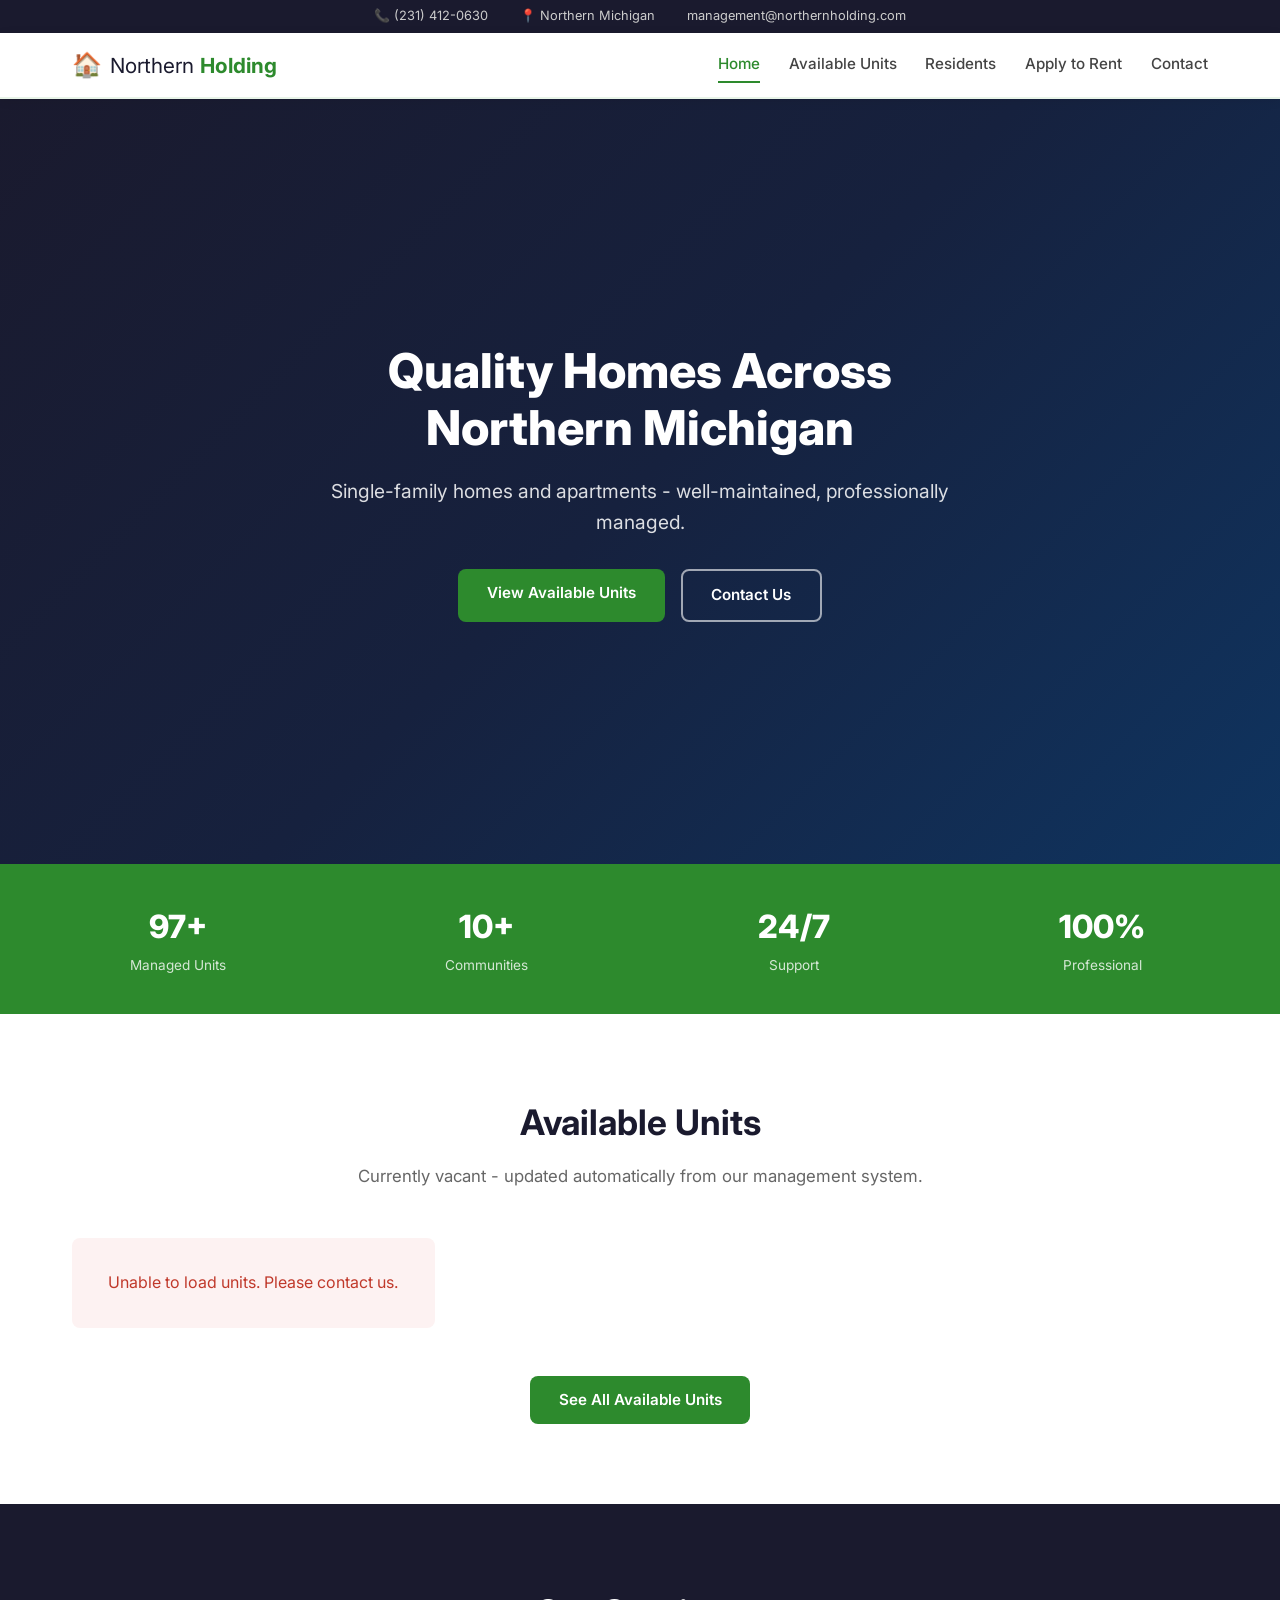
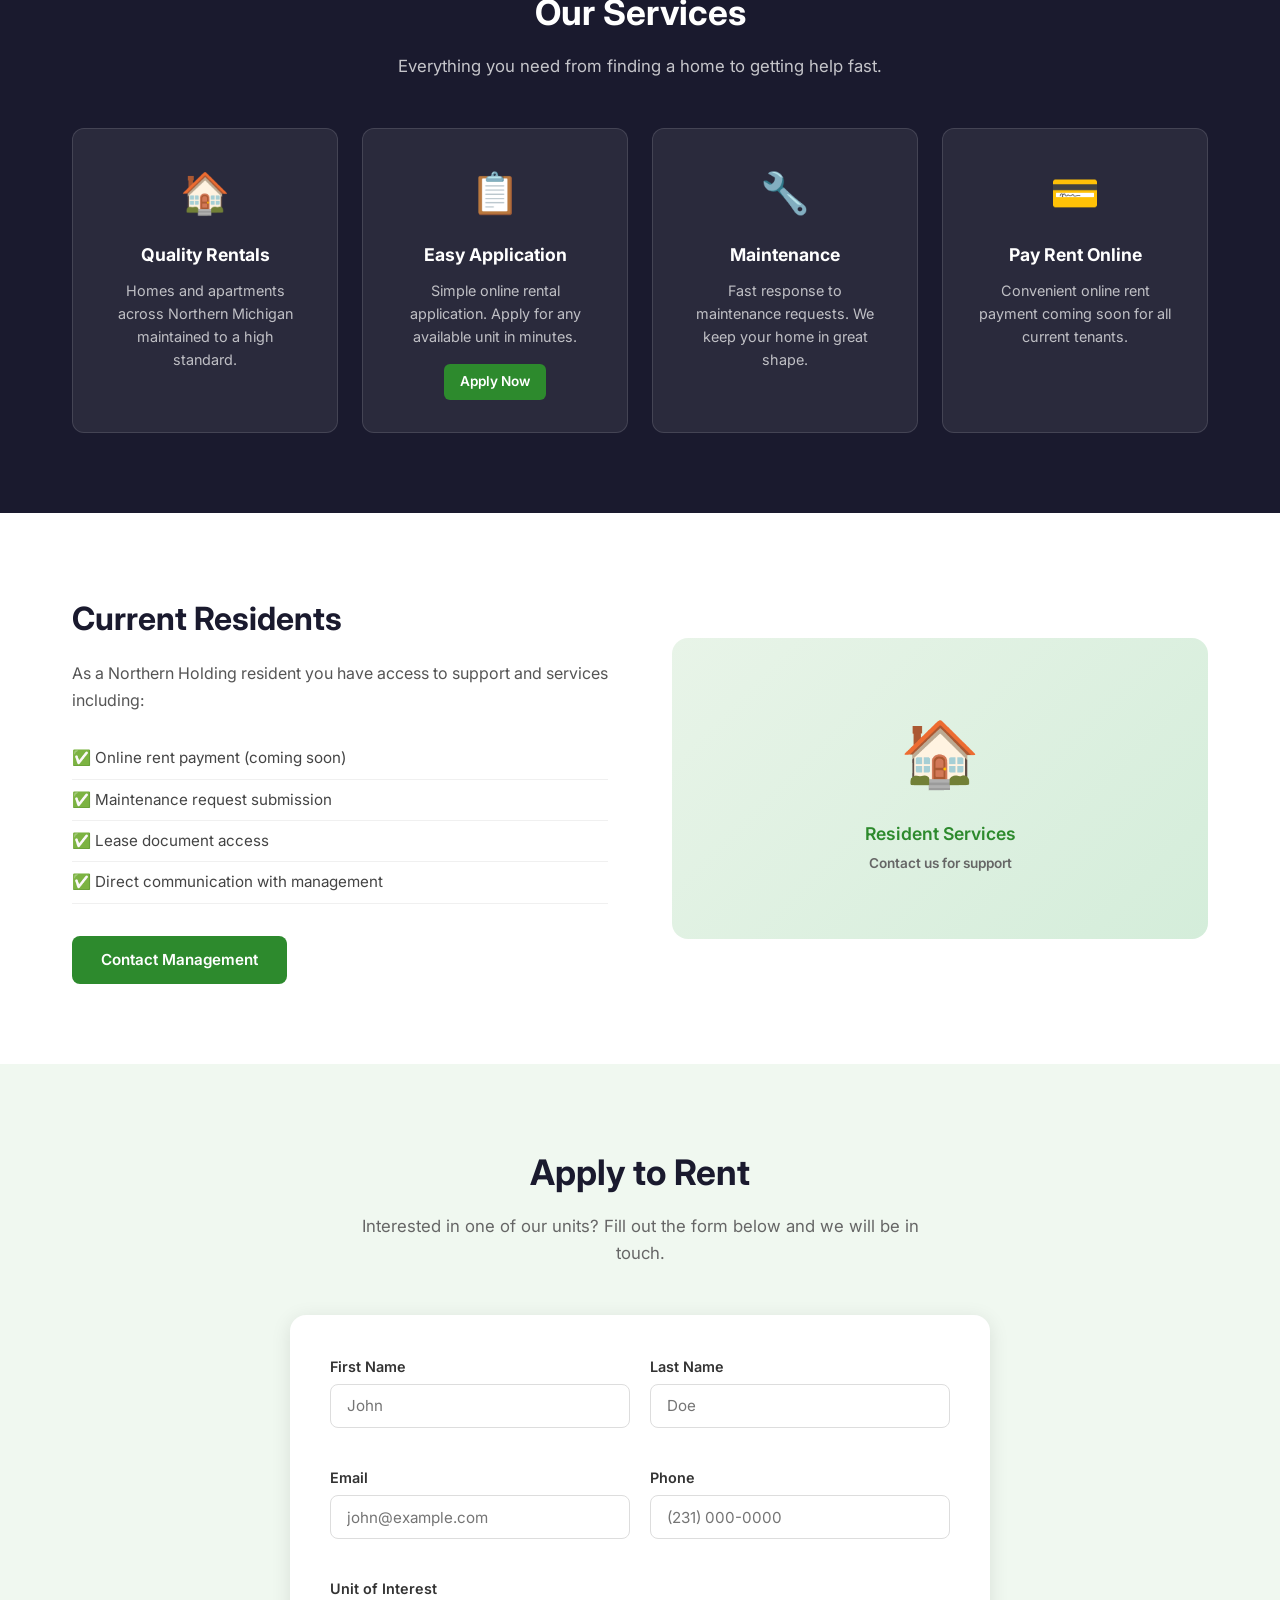
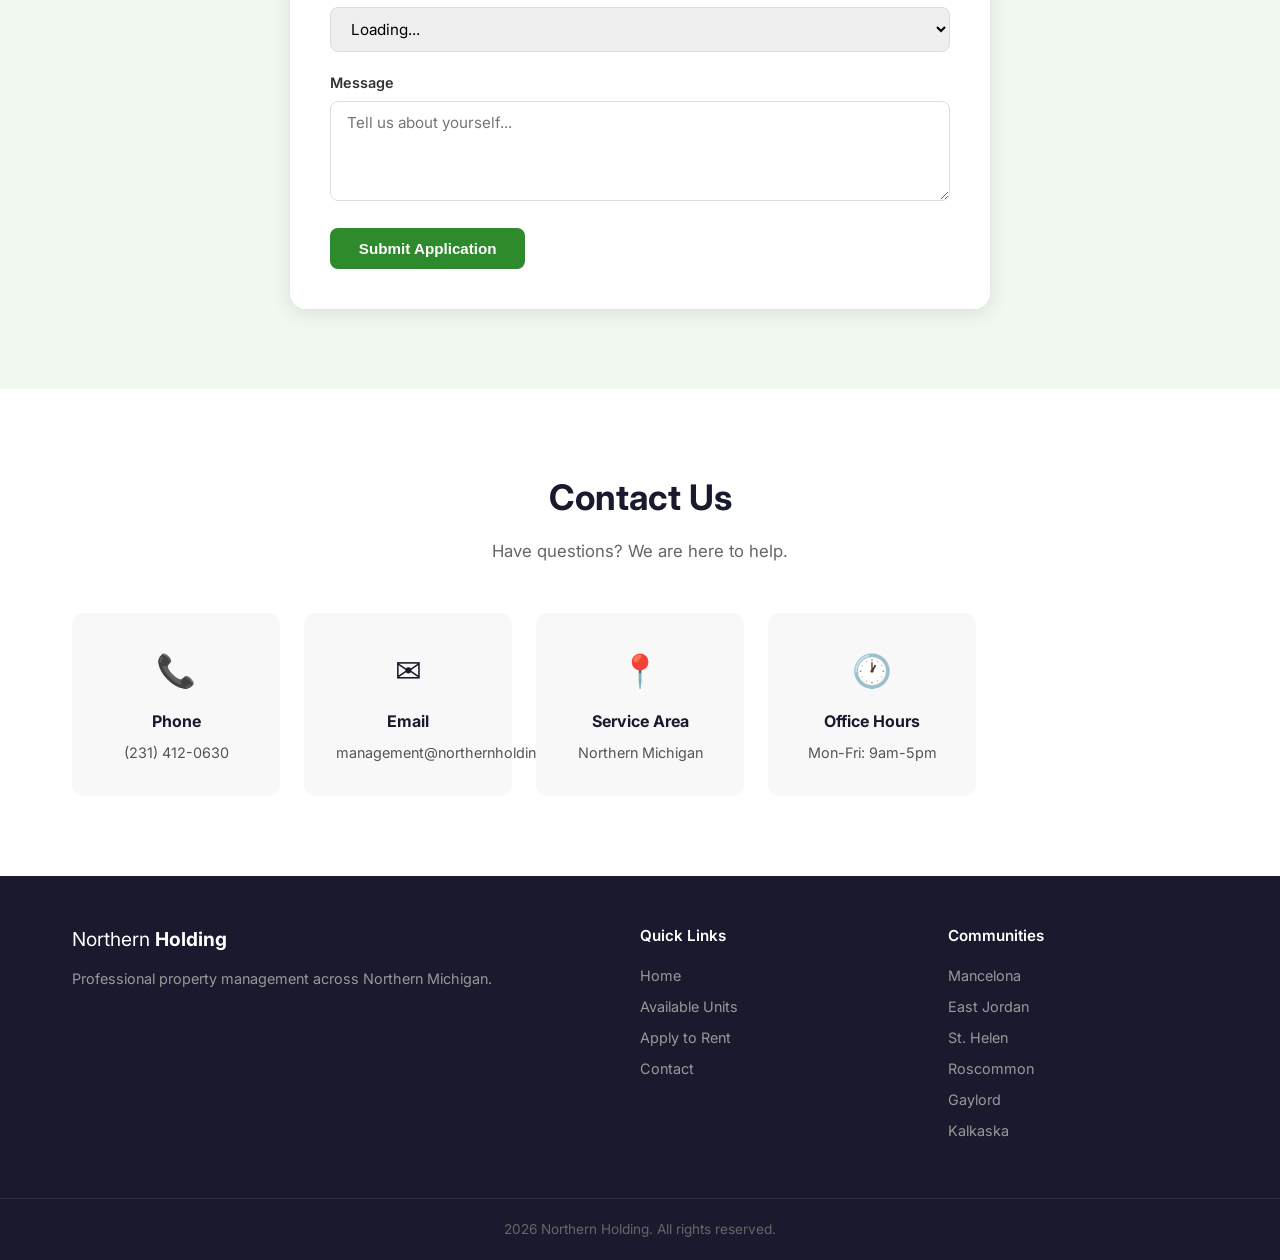
==== index.html @ 0406c203 "Create index.html" ====
<!DOCTYPE html>
<html lang="en">
<head>
<meta charset="UTF-8"/>
<meta name="viewport" content="width=device-width,initial-scale=1.0"/>
<title>Northern Holding - Property Management</title>
<link rel="stylesheet" href="style.css"/>
<link href="https://fonts.googleapis.com/css2?family=Inter:wght@300;400;500;600;700;800&display=swap" rel="stylesheet"/>
</head>
<body>
<div class="topbar">
<span>&#128222; (231) 412-0630</span>
<span>&#128205; Northern Michigan</span>
<span>management@northernholding.com</span>
</div>
<header class="navbar">
<div class="navbar-inner">
<a href="index.html" class="logo"><span class="logo-icon">&#127968;</span><span class="logo-text">Northern <strong>Holding</strong></span></a>
<nav class="nav-links">
<a href="index.html" class="active">Home</a>
<a href="available.html">Available Units</a>
<a href="#residents">Residents</a>
<a href="#apply">Apply to Rent</a>
<a href="#contact">Contact</a>
</nav>
<button class="mobile-menu-btn" onclick="document.getElementById('mn').classList.toggle('open')">&#9776;</button>
</div>
<nav class="mobile-nav" id="mn">
<a href="index.html">Home</a>
<a href="available.html">Available Units</a>
<a href="#apply">Apply to Rent</a>
<a href="#contact">Contact</a>
</nav>
</header>
<section class="hero">
<div class="hero-overlay"></div>
<div class="hero-content">
<h1>Quality Homes Across Northern Michigan</h1>
<p>Single-family homes and apartments - well-maintained, professionally managed.</p>
<div class="hero-buttons">
<a href="available.html" class="btn btn-primary">View Available Units</a>
<a href="#contact" class="btn btn-outline">Contact Us</a>
</div>
</div>
</section>
<section class="stats-bar">
<div class="stat"><span class="stat-num">97+</span><span class="stat-label">Managed Units</span></div>
<div class="stat"><span class="stat-num">10+</span><span class="stat-label">Communities</span></div>
<div class="stat"><span class="stat-num">24/7</span><span class="stat-label">Support</span></div>
<div class="stat"><span class="stat-num">100%</span><span class="stat-label">Professional</span></div>
</section>
<section class="section" id="available-preview">
<div class="container">
<div class="section-header"><h2>Available Units</h2><p>Currently vacant - updated automatically from our management system.</p></div>
<div id="preview-units" class="units-grid"><div class="loading"><div class="spinner"></div><p>Loading...</p></div></div>
<div class="section-cta"><a href="available.html" class="btn btn-primary">See All Available Units</a></div>
</div>
</section>
<section class="section section-dark" id="services">
<div class="container">
<div class="section-header light"><h2>Our Services</h2><p>Everything you need from finding a home to getting help fast.</p></div>
<div class="services-grid">
<div class="service-card"><div class="service-icon">&#127968;</div><h3>Quality Rentals</h3><p>Homes and apartments across Northern Michigan maintained to a high standard.</p></div>
<div class="service-card"><div class="service-icon">&#128203;</div><h3>Easy Application</h3><p>Simple online rental application. Apply for any available unit in minutes.</p><a href="#apply" class="btn btn-sm">Apply Now</a></div>
<div class="service-card"><div class="service-icon">&#128295;</div><h3>Maintenance</h3><p>Fast response to maintenance requests. We keep your home in great shape.</p></div>
<div class="service-card"><div class="service-icon">&#128179;</div><h3>Pay Rent Online</h3><p>Convenient online rent payment coming soon for all current tenants.</p></div>
</div>
</div>
</section>
<section class="section" id="residents">
<div class="container two-col">
<div class="col-text">
<h2>Current Residents</h2>
<p>As a Northern Holding resident you have access to support and services including:</p>
<ul class="feature-list">
<li>&#9989; Online rent payment (coming soon)</li>
<li>&#9989; Maintenance request submission</li>
<li>&#9989; Lease document access</li>
<li>&#9989; Direct communication with management</li>
</ul>
<a href="#contact" class="btn btn-primary">Contact Management</a>
</div>
<div class="col-image">
<div class="image-placeholder"><span>&#127968;</span><p>Resident Services</p><p class="sub">Contact us for support</p></div>
</div>
</div>
</section>
<section class="section section-accent" id="apply">
<div class="container">
<div class="section-header"><h2>Apply to Rent</h2><p>Interested in one of our units? Fill out the form below and we will be in touch.</p></div>
<form class="apply-form" onsubmit="submitApp(event)">
<div class="form-row">
<div class="form-group"><label>First Name</label><input type="text" placeholder="John" required/></div>
<div class="form-group"><label>Last Name</label><input type="text" placeholder="Doe" required/></div>
</div>
<div class="form-row">
<div class="form-group"><label>Email</label><input type="email" placeholder="john@example.com" required/></div>
<div class="form-group"><label>Phone</label><input type="tel" placeholder="(231) 000-0000" required/></div>
</div>
<div class="form-group"><label>Unit of Interest</label><select id="unitSelect"><option value="">Loading...</option></select></div>
<div class="form-group"><label>Message</label><textarea placeholder="Tell us about yourself..." rows="4"></textarea></div>
<button type="submit" class="btn btn-primary">Submit Application</button>
</form>
<div id="apply-success" class="success-msg" style="display:none">&#9989; Thank you! We will be in touch within 1 business day.</div>
</div>
</section>
<section class="section" id="contact">
<div class="container">
<div class="section-header"><h2>Contact Us</h2><p>Have questions? We are here to help.</p></div>
<div class="contact-grid">
<div class="contact-card"><span class="contact-icon">&#128222;</span><h3>Phone</h3><p>(231) 412-0630</p></div>
<div class="contact-card"><span class="contact-icon">&#9993;</span><h3>Email</h3><p>management@northernholding.com</p></div>
<div class="contact-card"><span class="contact-icon">&#128205;</span><h3>Service Area</h3><p>Northern Michigan</p></div>
<div class="contact-card"><span class="contact-icon">&#128336;</span><h3>Office Hours</h3><p>Mon-Fri: 9am-5pm</p></div>
</div>
</div>
</section>
<footer class="footer">
<div class="footer-inner">
<div class="footer-brand"><span class="logo-text">Northern <strong>Holding</strong></span><p>Professional property management across Northern Michigan.</p></div>
<div class="footer-links"><h4>Quick Links</h4><a href="index.html">Home</a><a href="available.html">Available Units</a><a href="#apply">Apply to Rent</a><a href="#contact">Contact</a></div>
<div class="footer-links"><h4>Communities</h4><span>Mancelona</span><span>East Jordan</span><span>St. Helen</span><span>Roscommon</span><span>Gaylord</span><span>Kalkaska</span></div>
</div>
<div class="footer-bottom"><p>2026 Northern Holding. All rights reserved.</p></div>
</footer>
<script>
function submitApp(e){e.preventDefault();document.querySelector('.apply-form').style.display='none';document.getElementById('apply-success').style.display='block';}
function buildCard(u){return '<div class="unit-card"><div class="unit-header"><h3>'+u.name+'</h3>'+(u.type?'<span class="unit-badge">'+u.type+'</span>':'')+'</div><div class="unit-details">'+(u.beds?'<span>'+u.beds+' Bed</span>':'')+(u.baths?'<span>'+u.baths+' Bath</span>':'')+(u.sqft?'<span>'+u.sqft+' sqft</span>':'')+'</div>'+(u.rent?'<div class="unit-rent">$'+u.rent+'<span>/mo</span></div>':'<div class="unit-rent">Contact for price</div>')+(u.utilities?'<div class="unit-util">+$'+u.utilities+'/mo utilities</div>':'')+(u.notes?'<div class="unit-notes">'+u.notes+'</div>':'')+'<div class="unit-actions">'+(u.photos?'<a href="'+u.photos+'" target="_blank" class="btn btn-sm">Photos</a>':'')+(u.video?'<a href="'+u.video+'" target="_blank" class="btn btn-outline-sm btn-sm">Video</a>':'')+'<a href="#apply" class="btn btn-primary btn-sm">Apply Now</a></div></div>';}
async function loadPreview(){
const container=document.getElementById('preview-units');
const sel=document.getElementById('unitSelect');
try{
const res=await fetch('/api/units');
const data=await res.json();
const units=data.units||[];
sel.innerHTML='<option value="">-- Select a unit --</option>'+units.map(u=>'<option value="'+u.name+'">'+u.name+(u.rent?' - $'+u.rent+'/mo':'')+'</option>').join('');
if(!units.length){container.innerHTML='<p class="no-units">No units currently available. Check back soon!</p>';return;}
container.innerHTML=units.slice(0,3).map(buildCard).join('');
}catch(e){container.innerHTML='<p class="error-msg">Unable to load units. Please contact us.</p>';}
}
loadPreview();
</script>
</body>
</html>
---- style.css ----
/* ===== NORTHERN HOLDING STYLESHEET ===== */
*,*::before,*::after{box-sizing:border-box;margin:0;padding:0}
body{font-family:'Inter',sans-serif;color:#1a1a2e;background:#fff;line-height:1.6}
a{text-decoration:none;color:inherit}
.topbar{background:#1a1a2e;color:#ccc;font-size:.8rem;padding:.4rem 2rem;display:flex;gap:2rem;justify-content:center;flex-wrap:wrap}
.navbar{background:#fff;border-bottom:2px solid #e8f4e8;position:sticky;top:0;z-index:1000;box-shadow:0 2px 10px rgba(0,0,0,.08)}
.navbar-inner{max-width:1200px;margin:0 auto;padding:.8rem 2rem;display:flex;align-items:center;justify-content:space-between}
.logo{display:flex;align-items:center;gap:.5rem;font-size:1.3rem;color:#1a1a2e}
.logo-icon{font-size:1.5rem}
.logo strong{color:#2d8a2d}
.nav-links{display:flex;gap:1.8rem;align-items:center}
.nav-links a{color:#444;font-size:.95rem;font-weight:500;padding:.3rem 0;border-bottom:2px solid transparent;transition:all .2s}
.nav-links a:hover,.nav-links a.active{color:#2d8a2d;border-bottom-color:#2d8a2d}
.mobile-menu-btn{display:none;background:none;border:none;font-size:1.5rem;cursor:pointer;color:#1a1a2e}
.mobile-nav{display:none;flex-direction:column;background:#fff;padding:1rem 2rem;border-top:1px solid #eee}
.mobile-nav.open{display:flex}
.mobile-nav a{padding:.6rem 0;color:#444;border-bottom:1px solid #f0f0f0;font-weight:500}
.hero{position:relative;min-height:85vh;background:linear-gradient(135deg,#1a1a2e 0%,#16213e 50%,#0f3460 100%);display:flex;align-items:center;justify-content:center;text-align:center;overflow:hidden}
.hero::before{content:'';position:absolute;inset:0;background:url('https://images.unsplash.com/photo-1570129477492-45c003edd2be?w=1400&q=80') center/cover;opacity:.15}
.hero-overlay{position:absolute;inset:0}
.hero-content{position:relative;z-index:1;max-width:700px;padding:2rem}
.hero-content h1{font-size:3rem;font-weight:800;color:#fff;line-height:1.2;margin-bottom:1.2rem}
.hero-content p{font-size:1.2rem;color:rgba(255,255,255,.85);margin-bottom:2rem}
.hero-buttons{display:flex;gap:1rem;justify-content:center;flex-wrap:wrap}
.btn{display:inline-block;padding:.75rem 1.8rem;border-radius:8px;font-weight:600;font-size:.95rem;cursor:pointer;border:none;transition:all .2s}
.btn-primary{background:#2d8a2d;color:#fff}
.btn-primary:hover{background:#236b23;transform:translateY(-1px)}
.btn-outline{background:transparent;color:#fff;border:2px solid rgba(255,255,255,.6)}
.btn-outline:hover{background:rgba(255,255,255,.1);border-color:#fff}
.btn-sm{padding:.45rem 1rem;font-size:.85rem;border-radius:6px;background:#2d8a2d;color:#fff}
.btn-sm:hover{background:#236b23}
.btn-outline-sm{background:transparent;border:1.5px solid #2d8a2d;color:#2d8a2d}
.btn-outline-sm:hover{background:#2d8a2d;color:#fff}
.stats-bar{background:#2d8a2d;display:grid;grid-template-columns:repeat(4,1fr);text-align:center;padding:1.5rem}
.stat{padding:.8rem}
.stat-num{display:block;font-size:2rem;font-weight:800;color:#fff}
.stat-label{display:block;font-size:.85rem;color:rgba(255,255,255,.8);margin-top:.2rem}
.section{padding:5rem 0}
.section-dark{background:#1a1a2e}
.section-accent{background:#f0f8f0}
.container{max-width:1200px;margin:0 auto;padding:0 2rem}
.section-header{text-align:center;margin-bottom:3rem}
.section-header h2{font-size:2.2rem;font-weight:700;color:#1a1a2e;margin-bottom:.8rem}
.section-header p{color:#666;font-size:1.05rem;max-width:600px;margin:0 auto}
.section-header.light h2{color:#fff}
.section-header.light p{color:rgba(255,255,255,.75)}
.section-cta{text-align:center;margin-top:3rem}
.page-hero{background:linear-gradient(135deg,#1a1a2e,#0f3460);padding:4rem 2rem;text-align:center;color:#fff}
.page-hero h1{font-size:2.5rem;font-weight:800;margin-bottom:.8rem}
.page-hero p{font-size:1.1rem;color:rgba(255,255,255,.8);max-width:500px;margin:0 auto}
.units-grid{display:grid;grid-template-columns:repeat(auto-fill,minmax(320px,1fr));gap:1.5rem}
.unit-card{background:#fff;border:1px solid #e8e8e8;border-radius:12px;padding:1.5rem;transition:all .2s;box-shadow:0 2px 8px rgba(0,0,0,.06)}
.unit-card:hover{box-shadow:0 8px 24px rgba(0,0,0,.12);transform:translateY(-3px)}
.unit-header{display:flex;justify-content:space-between;align-items:flex-start;margin-bottom:1rem;gap:.5rem}
.unit-header h3{font-size:1.1rem;font-weight:700;color:#1a1a2e;line-height:1.3}
.unit-badge{background:#e8f4e8;color:#2d8a2d;font-size:.75rem;font-weight:600;padding:.2rem .6rem;border-radius:20px;white-space:nowrap}
.unit-details{display:flex;flex-wrap:wrap;gap:.5rem;margin-bottom:1rem}
.unit-details span{background:#f5f5f5;padding:.3rem .7rem;border-radius:20px;font-size:.82rem;color:#555;font-weight:500}
.unit-rent{font-size:1.8rem;font-weight:800;color:#2d8a2d;margin-bottom:.3rem}
.unit-rent span{font-size:1rem;font-weight:400;color:#888}
.unit-util{font-size:.85rem;color:#888;margin-bottom:.8rem}
.unit-notes{background:#fffbf0;border-left:3px solid #f0a500;padding:.5rem .8rem;border-radius:0 6px 6px 0;font-size:.85rem;color:#666;margin-bottom:.8rem}
.unit-actions{display:flex;gap:.5rem;flex-wrap:wrap;margin-top:1rem;padding-top:1rem;border-top:1px solid #f0f0f0}
.filters-bar{display:flex;gap:1.5rem;align-items:center;flex-wrap:wrap;background:#f8f8f8;padding:1.2rem 1.5rem;border-radius:12px;margin-bottom:2rem}
.filter-group{display:flex;flex-direction:column;gap:.3rem}
.filter-group label{font-size:.8rem;font-weight:600;color:#555;text-transform:uppercase;letter-spacing:.5px}
.filter-group select{padding:.5rem .8rem;border:1.5px solid #ddd;border-radius:8px;font-size:.9rem;color:#333;background:#fff;cursor:pointer}
.filter-group select:focus{outline:none;border-color:#2d8a2d}
.results-count{margin-left:auto;font-weight:600;color:#2d8a2d;font-size:.95rem}
.services-grid{display:grid;grid-template-columns:repeat(auto-fill,minmax(240px,1fr));gap:1.5rem}
.service-card{background:rgba(255,255,255,.07);border:1px solid rgba(255,255,255,.12);border-radius:12px;padding:2rem;text-align:center;transition:all .2s}
.service-card:hover{background:rgba(255,255,255,.12);transform:translateY(-3px)}
.service-icon{font-size:2.5rem;margin-bottom:1rem}
.service-card h3{color:#fff;font-size:1.1rem;margin-bottom:.6rem}
.service-card p{color:rgba(255,255,255,.7);font-size:.9rem;line-height:1.6;margin-bottom:1rem}
.two-col{display:grid;grid-template-columns:1fr 1fr;gap:4rem;align-items:center}
.col-text h2{font-size:2rem;font-weight:700;margin-bottom:1rem;color:#1a1a2e}
.col-text p{color:#555;margin-bottom:1.5rem;line-height:1.7}
.feature-list{list-style:none;margin-bottom:2rem}
.feature-list li{padding:.5rem 0;color:#444;font-size:.95rem;border-bottom:1px solid #f0f0f0}
.image-placeholder{background:linear-gradient(135deg,#e8f4e8,#d4edda);border-radius:16px;padding:4rem 2rem;text-align:center;color:#2d8a2d}
.image-placeholder span{font-size:4rem;display:block;margin-bottom:1rem}
.image-placeholder p{font-weight:600;font-size:1.1rem}
.image-placeholder .sub{font-size:.85rem;color:#666;margin-top:.3rem}
.apply-form{max-width:700px;margin:0 auto;background:#fff;padding:2.5rem;border-radius:16px;box-shadow:0 4px 20px rgba(0,0,0,.1)}
.form-row{display:grid;grid-template-columns:1fr 1fr;gap:1.2rem;margin-bottom:1.2rem}
.form-group{margin-bottom:1.2rem}
.form-group label{display:block;font-weight:600;margin-bottom:.4rem;font-size:.9rem;color:#333}
.form-group input,.form-group select,.form-group textarea{width:100%;padding:.7rem 1rem;border:1.5px solid #ddd;border-radius:8px;font-size:.95rem;font-family:inherit;transition:border-color .2s}
.form-group input:focus,.form-group select:focus,.form-group textarea:focus{outline:none;border-color:#2d8a2d}
.contact-grid{display:grid;grid-template-columns:repeat(auto-fill,minmax(200px,1fr));gap:1.5rem}
.contact-card{background:#f8f8f8;border-radius:12px;padding:2rem;text-align:center}
.contact-icon{font-size:2rem;display:block;margin-bottom:.8rem}
.contact-card h3{color:#1a1a2e;margin-bottom:.4rem;font-size:1rem}
.contact-card p{color:#555;font-size:.9rem}
.loading{text-align:center;padding:4rem;color:#888}
.spinner{width:40px;height:40px;border:4px solid #e0e0e0;border-top-color:#2d8a2d;border-radius:50%;animation:spin 1s linear infinite;margin:0 auto 1rem}
@keyframes spin{to{transform:rotate(360deg)}}
.no-units{text-align:center;padding:3rem;background:#f8f8f8;border-radius:12px;color:#666;font-size:1.05rem}
.error-msg{text-align:center;padding:2rem;color:#c0392b;background:#fdf2f2;border-radius:8px}
.success-msg{text-align:center;padding:1.5rem;background:#e8f4e8;border-radius:8px;color:#2d8a2d;font-weight:600;font-size:1rem;max-width:700px;margin:0 auto}
.footer{background:#1a1a2e;color:#ccc;padding:3rem 0 0}
.footer-inner{max-width:1200px;margin:0 auto;padding:0 2rem 3rem;display:grid;grid-template-columns:2fr 1fr 1fr;gap:3rem}
.footer-brand .logo-text{font-size:1.2rem;color:#fff;display:block;margin-bottom:.8rem}
.footer-brand p{font-size:.9rem;color:#999;line-height:1.6}
.footer-links h4{color:#fff;font-size:.95rem;margin-bottom:1rem;font-weight:600}
.footer-links a,.footer-links span{display:block;color:#999;font-size:.9rem;margin-bottom:.5rem;transition:color .2s}
.footer-links a:hover{color:#6abf6a}
.footer-bottom{border-top:1px solid rgba(255,255,255,.1);padding:1.2rem 2rem;text-align:center;color:#666;font-size:.85rem}
@media(max-width:768px){
  .hero-content h1{font-size:2rem}
  .stats-bar{grid-template-columns:repeat(2,1fr)}
  .two-col{grid-template-columns:1fr;gap:2rem}
  .footer-inner{grid-template-columns:1fr}
  .nav-links{display:none}
  .mobile-menu-btn{display:block}
  .form-row{grid-template-columns:1fr}
  .filters-bar{flex-direction:column;align-items:stretch}
  .results-count{margin-left:0}
}
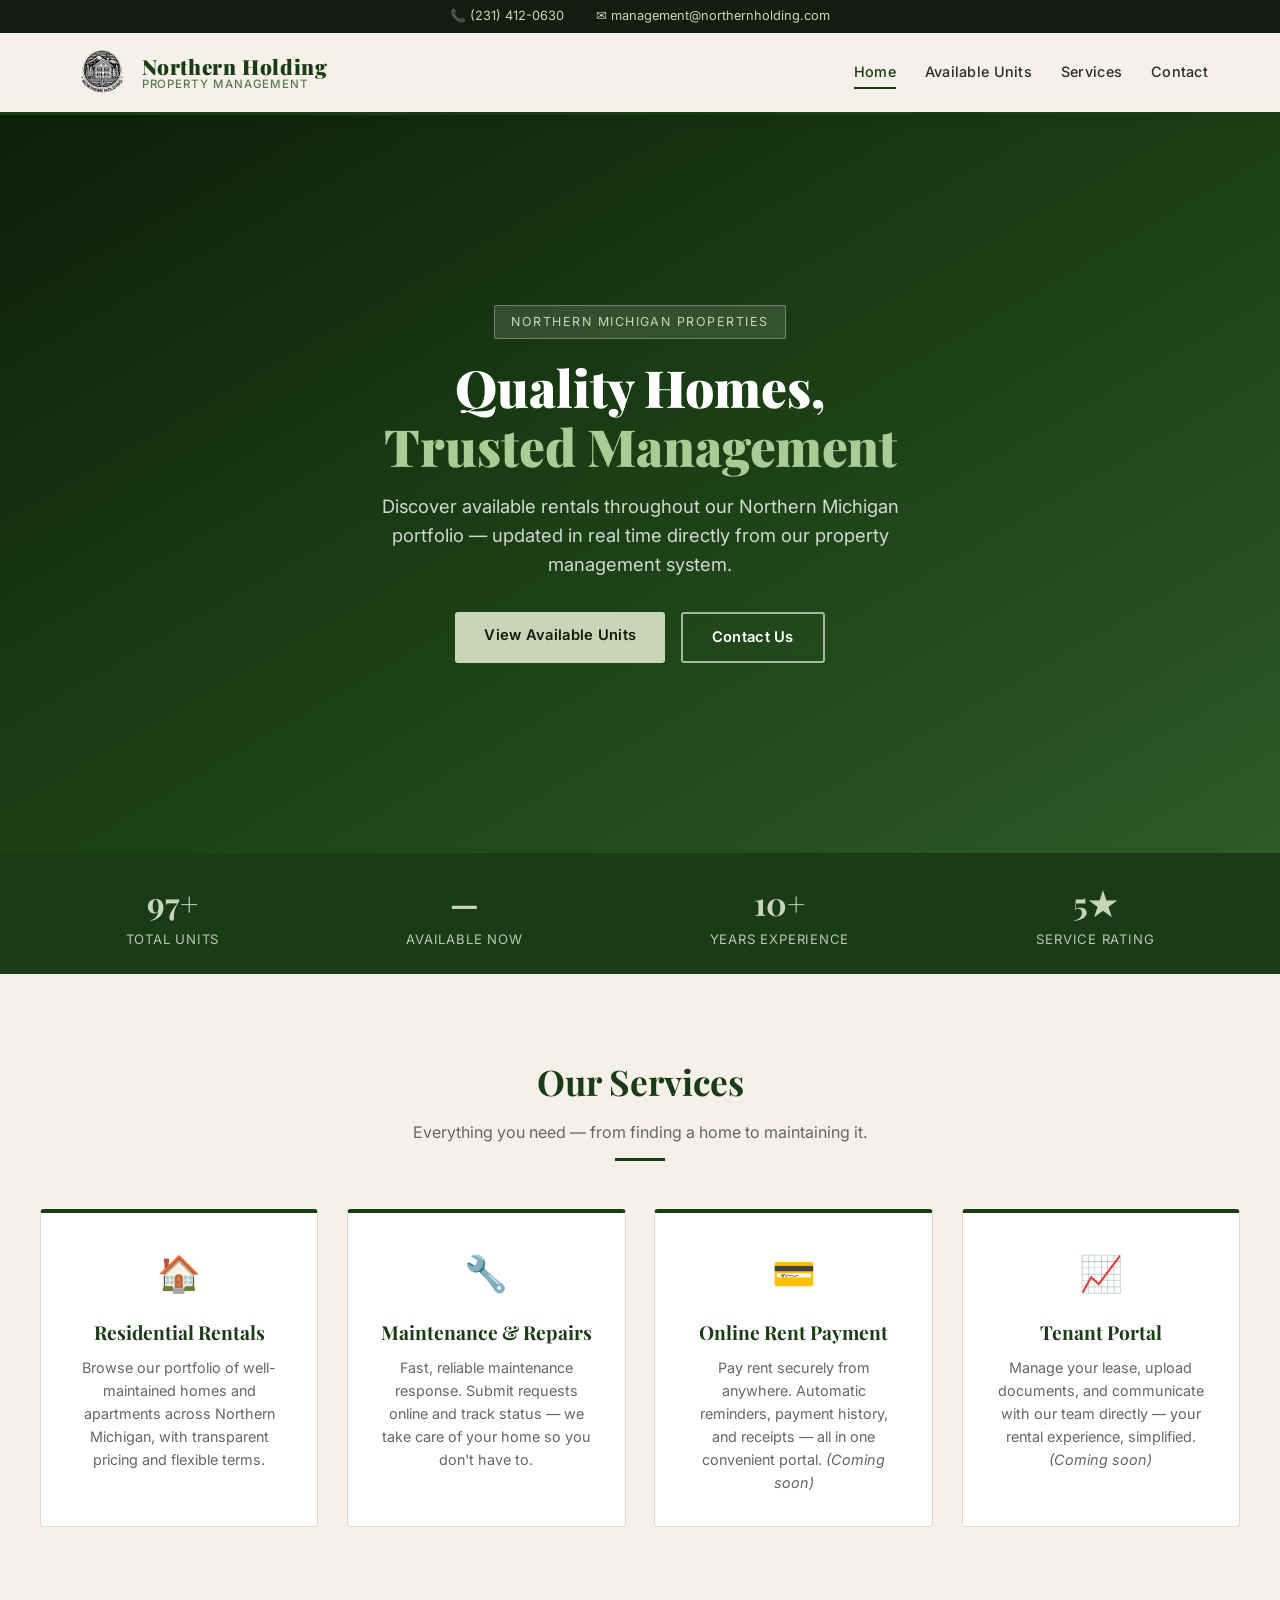
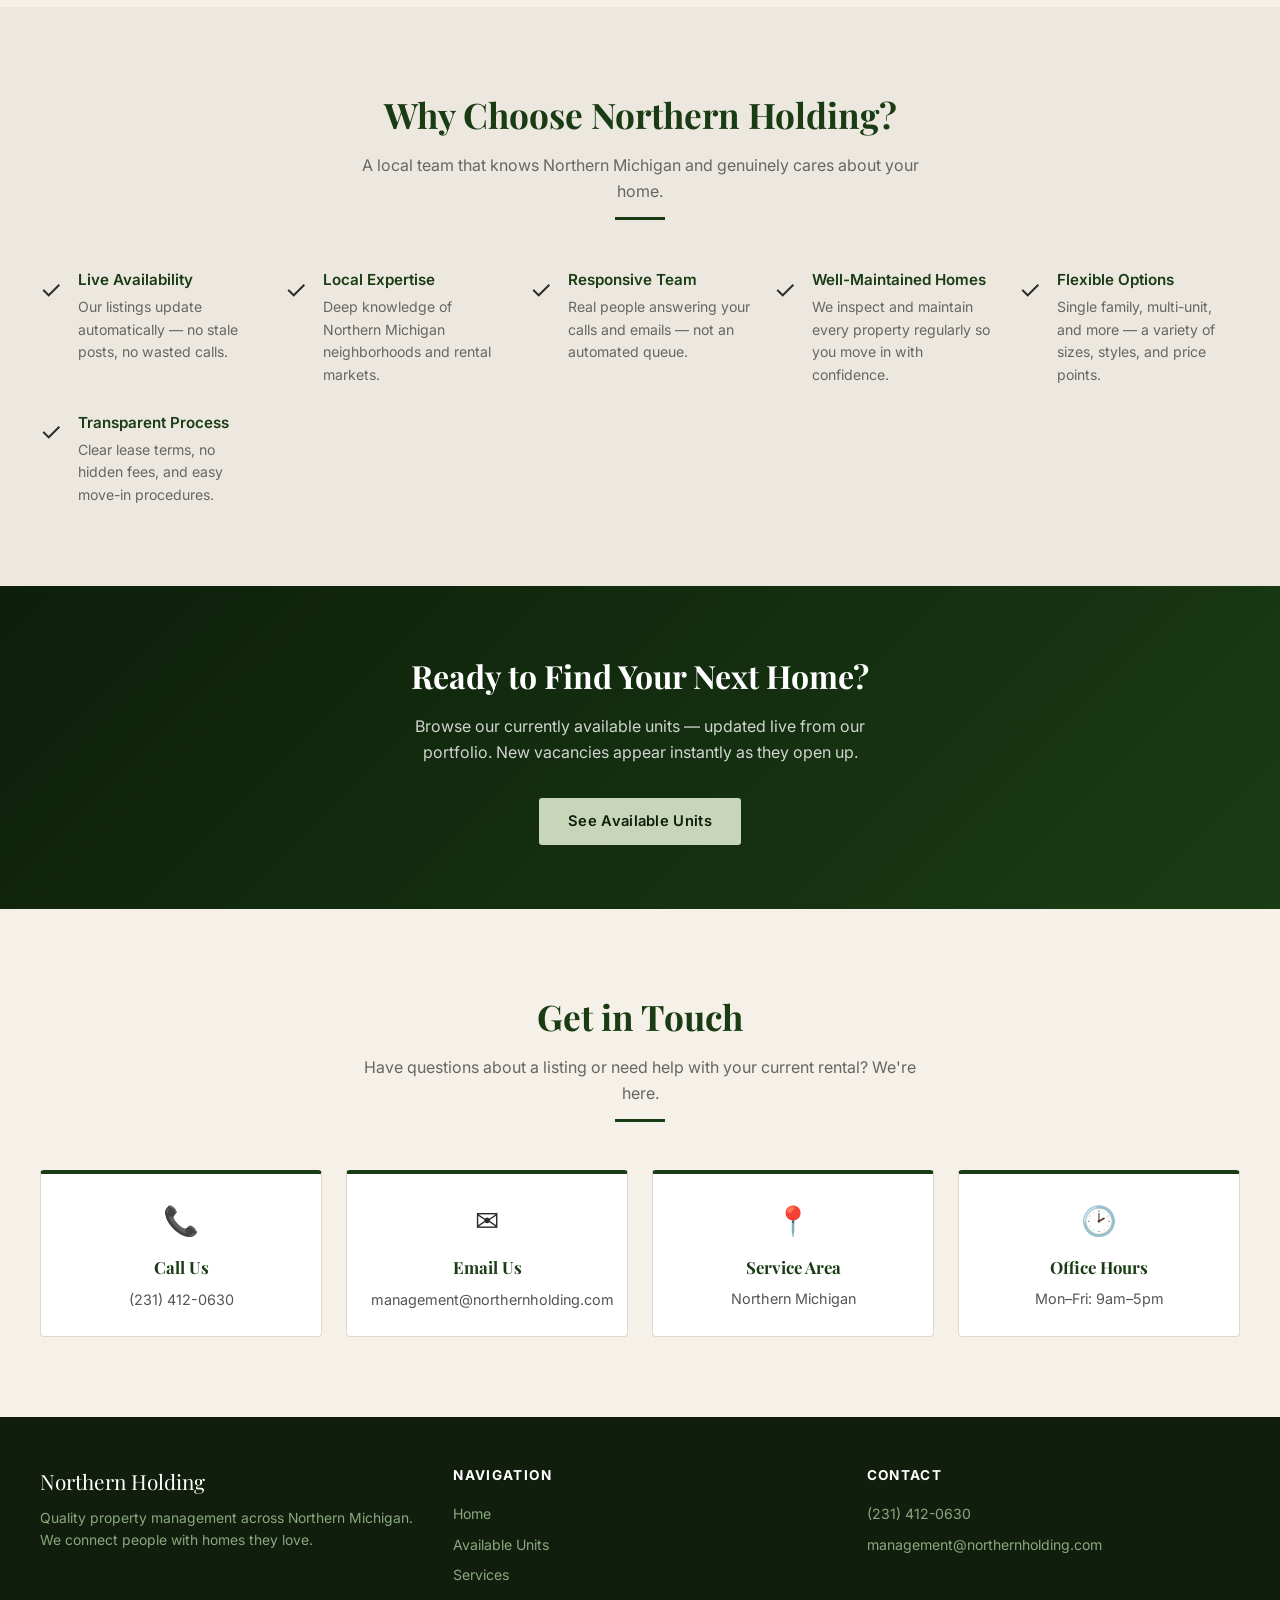
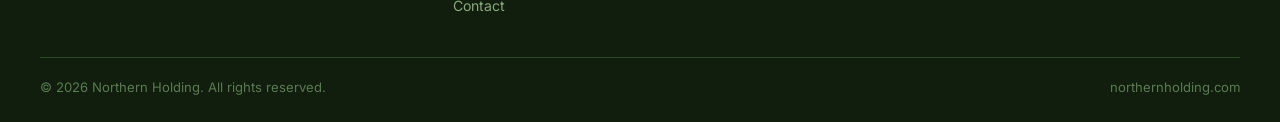
==== commit 88cd869b: "Redesign homepage with logo and wilderness theme" ====
--- a/index.html
+++ b/index.html
@@ -1,144 +1,231 @@
 <!DOCTYPE html>
 <html lang="en">
 <head>
-<meta charset="UTF-8"/>
-<meta name="viewport" content="width=device-width,initial-scale=1.0"/>
-<title>Northern Holding - Property Management</title>
-<link rel="stylesheet" href="style.css"/>
-<link href="https://fonts.googleapis.com/css2?family=Inter:wght@300;400;500;600;700;800&display=swap" rel="stylesheet"/>
+<meta charset="UTF-8">
+<meta name="viewport" content="width=device-width,initial-scale=1">
+<title>Northern Holding | Property Management</title>
+<link rel="stylesheet" href="style.css">
+<link rel="icon" href="logo.png" type="image/png">
 </head>
 <body>
+
+<!-- TOP BAR -->
 <div class="topbar">
-<span>&#128222; (231) 412-0630</span>
-<span>&#128205; Northern Michigan</span>
-<span>management@northernholding.com</span>
+  <a href="tel:2314120630">&#128222; (231) 412-0630</a>
+  <a href="mailto:management@northernholding.com">&#9993; management@northernholding.com</a>
 </div>
-<header class="navbar">
-<div class="navbar-inner">
-<a href="index.html" class="logo"><span class="logo-icon">&#127968;</span><span class="logo-text">Northern <strong>Holding</strong></span></a>
-<nav class="nav-links">
-<a href="index.html" class="active">Home</a>
-<a href="available.html">Available Units</a>
-<a href="#residents">Residents</a>
-<a href="#apply">Apply to Rent</a>
-<a href="#contact">Contact</a>
+
+<!-- NAVBAR -->
+<nav class="navbar">
+  <div class="navbar-inner">
+    <a href="index.html" class="logo">
+      <img src="logo.png" alt="Northern Holding Logo">
+      <div class="logo-text">
+        <span class="brand">Northern Holding</span>
+        <span class="tagline">Property Management</span>
+      </div>
+    </a>
+    <div class="nav-links">
+      <a href="index.html" class="active">Home</a>
+      <a href="available.html">Available Units</a>
+      <a href="#services">Services</a>
+      <a href="#contact">Contact</a>
+    </div>
+    <button class="mobile-menu-btn" onclick="document.querySelector('.mobile-nav').classList.toggle('open')">&#9776;</button>
+  </div>
+  <div class="mobile-nav">
+    <a href="index.html">Home</a>
+    <a href="available.html">Available Units</a>
+    <a href="#services">Services</a>
+    <a href="#contact">Contact</a>
+  </div>
 </nav>
-<button class="mobile-menu-btn" onclick="document.getElementById('mn').classList.toggle('open')">&#9776;</button>
+
+<!-- HERO -->
+<section class="hero">
+  <div class="hero-content">
+    <div class="hero-badge">Northern Michigan Properties</div>
+    <h1>Quality Homes,<br><em>Trusted Management</em></h1>
+    <p>Discover available rentals throughout our Northern Michigan portfolio — updated in real time directly from our property management system.</p>
+    <div class="hero-buttons">
+      <a href="available.html" class="btn btn-primary">View Available Units</a>
+      <a href="#contact" class="btn btn-outline">Contact Us</a>
+    </div>
+  </div>
+</section>
+
+<!-- STATS BAR -->
+<div class="stats-bar">
+  <div class="stats-inner">
+    <div class="stat-item"><div class="num">97+</div><div class="label">Total Units</div></div>
+    <div class="stat-item"><div class="num" id="vacant-count">—</div><div class="label">Available Now</div></div>
+    <div class="stat-item"><div class="num">10+</div><div class="label">Years Experience</div></div>
+    <div class="stat-item"><div class="num">5&#9733;</div><div class="label">Service Rating</div></div>
+  </div>
 </div>
-<nav class="mobile-nav" id="mn">
-<a href="index.html">Home</a>
-<a href="available.html">Available Units</a>
-<a href="#apply">Apply to Rent</a>
-<a href="#contact">Contact</a>
-</nav>
-</header>
-<section class="hero">
-<div class="hero-overlay"></div>
-<div class="hero-content">
-<h1>Quality Homes Across Northern Michigan</h1>
-<p>Single-family homes and apartments - well-maintained, professionally managed.</p>
-<div class="hero-buttons">
-<a href="available.html" class="btn btn-primary">View Available Units</a>
-<a href="#contact" class="btn btn-outline">Contact Us</a>
-</div>
-</div>
-</section>
-<section class="stats-bar">
-<div class="stat"><span class="stat-num">97+</span><span class="stat-label">Managed Units</span></div>
-<div class="stat"><span class="stat-num">10+</span><span class="stat-label">Communities</span></div>
-<div class="stat"><span class="stat-num">24/7</span><span class="stat-label">Support</span></div>
-<div class="stat"><span class="stat-num">100%</span><span class="stat-label">Professional</span></div>
-</section>
-<section class="section" id="available-preview">
-<div class="container">
-<div class="section-header"><h2>Available Units</h2><p>Currently vacant - updated automatically from our management system.</p></div>
-<div id="preview-units" class="units-grid"><div class="loading"><div class="spinner"></div><p>Loading...</p></div></div>
-<div class="section-cta"><a href="available.html" class="btn btn-primary">See All Available Units</a></div>
-</div>
-</section>
-<section class="section section-dark" id="services">
-<div class="container">
-<div class="section-header light"><h2>Our Services</h2><p>Everything you need from finding a home to getting help fast.</p></div>
-<div class="services-grid">
-<div class="service-card"><div class="service-icon">&#127968;</div><h3>Quality Rentals</h3><p>Homes and apartments across Northern Michigan maintained to a high standard.</p></div>
-<div class="service-card"><div class="service-icon">&#128203;</div><h3>Easy Application</h3><p>Simple online rental application. Apply for any available unit in minutes.</p><a href="#apply" class="btn btn-sm">Apply Now</a></div>
-<div class="service-card"><div class="service-icon">&#128295;</div><h3>Maintenance</h3><p>Fast response to maintenance requests. We keep your home in great shape.</p></div>
-<div class="service-card"><div class="service-icon">&#128179;</div><h3>Pay Rent Online</h3><p>Convenient online rent payment coming soon for all current tenants.</p></div>
-</div>
-</div>
-</section>
-<section class="section" id="residents">
-<div class="container two-col">
-<div class="col-text">
-<h2>Current Residents</h2>
-<p>As a Northern Holding resident you have access to support and services including:</p>
-<ul class="feature-list">
-<li>&#9989; Online rent payment (coming soon)</li>
-<li>&#9989; Maintenance request submission</li>
-<li>&#9989; Lease document access</li>
-<li>&#9989; Direct communication with management</li>
-</ul>
-<a href="#contact" class="btn btn-primary">Contact Management</a>
-</div>
-<div class="col-image">
-<div class="image-placeholder"><span>&#127968;</span><p>Resident Services</p><p class="sub">Contact us for support</p></div>
-</div>
-</div>
-</section>
-<section class="section section-accent" id="apply">
-<div class="container">
-<div class="section-header"><h2>Apply to Rent</h2><p>Interested in one of our units? Fill out the form below and we will be in touch.</p></div>
-<form class="apply-form" onsubmit="submitApp(event)">
-<div class="form-row">
-<div class="form-group"><label>First Name</label><input type="text" placeholder="John" required/></div>
-<div class="form-group"><label>Last Name</label><input type="text" placeholder="Doe" required/></div>
-</div>
-<div class="form-row">
-<div class="form-group"><label>Email</label><input type="email" placeholder="john@example.com" required/></div>
-<div class="form-group"><label>Phone</label><input type="tel" placeholder="(231) 000-0000" required/></div>
-</div>
-<div class="form-group"><label>Unit of Interest</label><select id="unitSelect"><option value="">Loading...</option></select></div>
-<div class="form-group"><label>Message</label><textarea placeholder="Tell us about yourself..." rows="4"></textarea></div>
-<button type="submit" class="btn btn-primary">Submit Application</button>
-</form>
-<div id="apply-success" class="success-msg" style="display:none">&#9989; Thank you! We will be in touch within 1 business day.</div>
-</div>
-</section>
+
+<!-- SERVICES -->
+<section class="section" id="services">
+  <div class="container">
+    <div class="section-header">
+      <h2>Our Services</h2>
+      <p>Everything you need — from finding a home to maintaining it.</p>
+      <div class="divider"></div>
+    </div>
+    <div class="services-grid">
+      <div class="service-card">
+        <div class="service-icon">&#127968;</div>
+        <h3>Residential Rentals</h3>
+        <p>Browse our portfolio of well-maintained homes and apartments across Northern Michigan, with transparent pricing and flexible terms.</p>
+      </div>
+      <div class="service-card">
+        <div class="service-icon">&#128295;</div>
+        <h3>Maintenance & Repairs</h3>
+        <p>Fast, reliable maintenance response. Submit requests online and track status — we take care of your home so you don't have to.</p>
+      </div>
+      <div class="service-card">
+        <div class="service-icon">&#128179;</div>
+        <h3>Online Rent Payment</h3>
+        <p>Pay rent securely from anywhere. Automatic reminders, payment history, and receipts — all in one convenient portal. <em>(Coming soon)</em></p>
+      </div>
+      <div class="service-card">
+        <div class="service-icon">&#128200;</div>
+        <h3>Tenant Portal</h3>
+        <p>Manage your lease, upload documents, and communicate with our team directly — your rental experience, simplified. <em>(Coming soon)</em></p>
+      </div>
+    </div>
+  </div>
+</section>
+
+<!-- FEATURES -->
+<section class="section section-alt">
+  <div class="container">
+    <div class="section-header">
+      <h2>Why Choose Northern Holding?</h2>
+      <p>A local team that knows Northern Michigan and genuinely cares about your home.</p>
+      <div class="divider"></div>
+    </div>
+    <div class="features-grid">
+      <div class="feature-item">
+        <div class="feature-icon">&#10003;</div>
+        <div>
+          <h4>Live Availability</h4>
+          <p>Our listings update automatically — no stale posts, no wasted calls.</p>
+        </div>
+      </div>
+      <div class="feature-item">
+        <div class="feature-icon">&#10003;</div>
+        <div>
+          <h4>Local Expertise</h4>
+          <p>Deep knowledge of Northern Michigan neighborhoods and rental markets.</p>
+        </div>
+      </div>
+      <div class="feature-item">
+        <div class="feature-icon">&#10003;</div>
+        <div>
+          <h4>Responsive Team</h4>
+          <p>Real people answering your calls and emails — not an automated queue.</p>
+        </div>
+      </div>
+      <div class="feature-item">
+        <div class="feature-icon">&#10003;</div>
+        <div>
+          <h4>Well-Maintained Homes</h4>
+          <p>We inspect and maintain every property regularly so you move in with confidence.</p>
+        </div>
+      </div>
+      <div class="feature-item">
+        <div class="feature-icon">&#10003;</div>
+        <div>
+          <h4>Flexible Options</h4>
+          <p>Single family, multi-unit, and more — a variety of sizes, styles, and price points.</p>
+        </div>
+      </div>
+      <div class="feature-item">
+        <div class="feature-icon">&#10003;</div>
+        <div>
+          <h4>Transparent Process</h4>
+          <p>Clear lease terms, no hidden fees, and easy move-in procedures.</p>
+        </div>
+      </div>
+    </div>
+  </div>
+</section>
+
+<!-- CTA -->
+<section class="cta-section">
+  <div class="container">
+    <h2>Ready to Find Your Next Home?</h2>
+    <p>Browse our currently available units — updated live from our portfolio. New vacancies appear instantly as they open up.</p>
+    <a href="available.html" class="btn btn-primary">See Available Units</a>
+  </div>
+</section>
+
+<!-- CONTACT -->
 <section class="section" id="contact">
-<div class="container">
-<div class="section-header"><h2>Contact Us</h2><p>Have questions? We are here to help.</p></div>
-<div class="contact-grid">
-<div class="contact-card"><span class="contact-icon">&#128222;</span><h3>Phone</h3><p>(231) 412-0630</p></div>
-<div class="contact-card"><span class="contact-icon">&#9993;</span><h3>Email</h3><p>management@northernholding.com</p></div>
-<div class="contact-card"><span class="contact-icon">&#128205;</span><h3>Service Area</h3><p>Northern Michigan</p></div>
-<div class="contact-card"><span class="contact-icon">&#128336;</span><h3>Office Hours</h3><p>Mon-Fri: 9am-5pm</p></div>
-</div>
-</div>
-</section>
-<footer class="footer">
-<div class="footer-inner">
-<div class="footer-brand"><span class="logo-text">Northern <strong>Holding</strong></span><p>Professional property management across Northern Michigan.</p></div>
-<div class="footer-links"><h4>Quick Links</h4><a href="index.html">Home</a><a href="available.html">Available Units</a><a href="#apply">Apply to Rent</a><a href="#contact">Contact</a></div>
-<div class="footer-links"><h4>Communities</h4><span>Mancelona</span><span>East Jordan</span><span>St. Helen</span><span>Roscommon</span><span>Gaylord</span><span>Kalkaska</span></div>
-</div>
-<div class="footer-bottom"><p>2026 Northern Holding. All rights reserved.</p></div>
+  <div class="container">
+    <div class="section-header">
+      <h2>Get in Touch</h2>
+      <p>Have questions about a listing or need help with your current rental? We're here.</p>
+      <div class="divider"></div>
+    </div>
+    <div class="contact-grid">
+      <div class="contact-card">
+        <div class="icon">&#128222;</div>
+        <h4>Call Us</h4>
+        <a href="tel:2314120630">(231) 412-0630</a>
+      </div>
+      <div class="contact-card">
+        <div class="icon">&#9993;</div>
+        <h4>Email Us</h4>
+        <a href="mailto:management@northernholding.com">management@northernholding.com</a>
+      </div>
+      <div class="contact-card">
+        <div class="icon">&#128205;</div>
+        <h4>Service Area</h4>
+        <p>Northern Michigan</p>
+      </div>
+      <div class="contact-card">
+        <div class="icon">&#128337;</div>
+        <h4>Office Hours</h4>
+        <p>Mon–Fri: 9am–5pm</p>
+      </div>
+    </div>
+  </div>
+</section>
+
+<!-- FOOTER -->
+<footer>
+  <div class="footer-inner">
+    <div class="footer-brand">
+      <div class="brand-name">Northern Holding</div>
+      <p>Quality property management across Northern Michigan. We connect people with homes they love.</p>
+    </div>
+    <div class="footer-col">
+      <h4>Navigation</h4>
+      <a href="index.html">Home</a>
+      <a href="available.html">Available Units</a>
+      <a href="#services">Services</a>
+      <a href="#contact">Contact</a>
+    </div>
+    <div class="footer-col">
+      <h4>Contact</h4>
+      <a href="tel:2314120630">(231) 412-0630</a>
+      <a href="mailto:management@northernholding.com">management@northernholding.com</a>
+    </div>
+  </div>
+  <div class="footer-bottom">
+    <p>&copy; 2026 Northern Holding. All rights reserved.</p>
+    <p>northernholding.com</p>
+  </div>
 </footer>
+
 <script>
-function submitApp(e){e.preventDefault();document.querySelector('.apply-form').style.display='none';document.getElementById('apply-success').style.display='block';}
-function buildCard(u){return '<div class="unit-card"><div class="unit-header"><h3>'+u.name+'</h3>'+(u.type?'<span class="unit-badge">'+u.type+'</span>':'')+'</div><div class="unit-details">'+(u.beds?'<span>'+u.beds+' Bed</span>':'')+(u.baths?'<span>'+u.baths+' Bath</span>':'')+(u.sqft?'<span>'+u.sqft+' sqft</span>':'')+'</div>'+(u.rent?'<div class="unit-rent">$'+u.rent+'<span>/mo</span></div>':'<div class="unit-rent">Contact for price</div>')+(u.utilities?'<div class="unit-util">+$'+u.utilities+'/mo utilities</div>':'')+(u.notes?'<div class="unit-notes">'+u.notes+'</div>':'')+'<div class="unit-actions">'+(u.photos?'<a href="'+u.photos+'" target="_blank" class="btn btn-sm">Photos</a>':'')+(u.video?'<a href="'+u.video+'" target="_blank" class="btn btn-outline-sm btn-sm">Video</a>':'')+'<a href="#apply" class="btn btn-primary btn-sm">Apply Now</a></div></div>';}
-async function loadPreview(){
-const container=document.getElementById('preview-units');
-const sel=document.getElementById('unitSelect');
-try{
-const res=await fetch('/api/units');
-const data=await res.json();
-const units=data.units||[];
-sel.innerHTML='<option value="">-- Select a unit --</option>'+units.map(u=>'<option value="'+u.name+'">'+u.name+(u.rent?' - $'+u.rent+'/mo':'')+'</option>').join('');
-if(!units.length){container.innerHTML='<p class="no-units">No units currently available. Check back soon!</p>';return;}
-container.innerHTML=units.slice(0,3).map(buildCard).join('');
-}catch(e){container.innerHTML='<p class="error-msg">Unable to load units. Please contact us.</p>';}
-}
-loadPreview();
+fetch('/api/units').then(r=>r.json()).then(d=>{
+  const el=document.getElementById('vacant-count');
+  if(el&&Array.isArray(d))el.textContent=d.length;
+}).catch(()=>{});
 </script>
+
 </body>
 </html>
--- a/style.css
+++ b/style.css
@@ -1,120 +1,161 @@
 /* ===== NORTHERN HOLDING STYLESHEET ===== */
+/* Theme: Rustic Wilderness — inspired by the stamp logo */
+
+@import url('https://fonts.googleapis.com/css2?family=Playfair+Display:wght@700;900&family=Inter:wght@400;500;600&display=swap');
+
 *,*::before,*::after{box-sizing:border-box;margin:0;padding:0}
-body{font-family:'Inter',sans-serif;color:#1a1a2e;background:#fff;line-height:1.6}
+body{font-family:'Inter',sans-serif;color:#2c2c2c;background:#f5f0e8;line-height:1.6}
 a{text-decoration:none;color:inherit}
-.topbar{background:#1a1a2e;color:#ccc;font-size:.8rem;padding:.4rem 2rem;display:flex;gap:2rem;justify-content:center;flex-wrap:wrap}
-.navbar{background:#fff;border-bottom:2px solid #e8f4e8;position:sticky;top:0;z-index:1000;box-shadow:0 2px 10px rgba(0,0,0,.08)}
-.navbar-inner{max-width:1200px;margin:0 auto;padding:.8rem 2rem;display:flex;align-items:center;justify-content:space-between}
-.logo{display:flex;align-items:center;gap:.5rem;font-size:1.3rem;color:#1a1a2e}
-.logo-icon{font-size:1.5rem}
-.logo strong{color:#2d8a2d}
+
+/* ── TOP BAR ── */
+.topbar{background:#111e0e;color:#c8d5b9;font-size:.8rem;padding:.4rem 2rem;display:flex;gap:2rem;justify-content:center;flex-wrap:wrap}
+.topbar a{color:#c8d5b9;transition:color .2s}
+.topbar a:hover{color:#fff}
+
+/* ── NAVBAR ── */
+.navbar{background:#f5f0e8;border-bottom:3px solid #1a3c14;position:sticky;top:0;z-index:1000;box-shadow:0 2px 12px rgba(0,0,0,.12)}
+.navbar-inner{max-width:1200px;margin:0 auto;padding:.6rem 2rem;display:flex;align-items:center;justify-content:space-between}
+.logo{display:flex;align-items:center;gap:.6rem}
+.logo img{height:60px;width:auto}
+.logo-text{display:flex;flex-direction:column;line-height:1.1}
+.logo-text .brand{font-family:'Playfair Display',serif;font-size:1.3rem;font-weight:900;color:#1a3c14;letter-spacing:.03em}
+.logo-text .tagline{font-size:.72rem;color:#5a7a52;letter-spacing:.08em;text-transform:uppercase;font-weight:500}
 .nav-links{display:flex;gap:1.8rem;align-items:center}
-.nav-links a{color:#444;font-size:.95rem;font-weight:500;padding:.3rem 0;border-bottom:2px solid transparent;transition:all .2s}
-.nav-links a:hover,.nav-links a.active{color:#2d8a2d;border-bottom-color:#2d8a2d}
-.mobile-menu-btn{display:none;background:none;border:none;font-size:1.5rem;cursor:pointer;color:#1a1a2e}
-.mobile-nav{display:none;flex-direction:column;background:#fff;padding:1rem 2rem;border-top:1px solid #eee}
+.nav-links a{color:#2c2c2c;font-size:.9rem;font-weight:500;padding:.25rem 0;border-bottom:2px solid transparent;transition:all .2s;letter-spacing:.02em}
+.nav-links a:hover,.nav-links a.active{color:#1a3c14;border-bottom-color:#1a3c14}
+.mobile-menu-btn{display:none;background:none;border:none;font-size:1.5rem;cursor:pointer;color:#1a3c14}
+.mobile-nav{display:none;flex-direction:column;background:#f5f0e8;padding:1rem 2rem;border-top:2px solid #ddd}
 .mobile-nav.open{display:flex}
-.mobile-nav a{padding:.6rem 0;color:#444;border-bottom:1px solid #f0f0f0;font-weight:500}
-.hero{position:relative;min-height:85vh;background:linear-gradient(135deg,#1a1a2e 0%,#16213e 50%,#0f3460 100%);display:flex;align-items:center;justify-content:center;text-align:center;overflow:hidden}
-.hero::before{content:'';position:absolute;inset:0;background:url('https://images.unsplash.com/photo-1570129477492-45c003edd2be?w=1400&q=80') center/cover;opacity:.15}
-.hero-overlay{position:absolute;inset:0}
-.hero-content{position:relative;z-index:1;max-width:700px;padding:2rem}
-.hero-content h1{font-size:3rem;font-weight:800;color:#fff;line-height:1.2;margin-bottom:1.2rem}
-.hero-content p{font-size:1.2rem;color:rgba(255,255,255,.85);margin-bottom:2rem}
+.mobile-nav a{padding:.6rem 0;color:#2c2c2c;border-bottom:1px solid #e0d8cb;font-weight:500}
+
+/* ── HERO ── */
+.hero{position:relative;min-height:82vh;background:linear-gradient(150deg,#0d1f0a 0%,#1a3c14 45%,#2d5a27 100%);display:flex;align-items:center;justify-content:center;text-align:center;overflow:hidden}
+.hero::before{content:'';position:absolute;inset:0;background:url('https://images.unsplash.com/photo-1570129477492-45c003edd2be?w=1400&q=80') center/cover;opacity:.12}
+.hero-content{position:relative;z-index:1;max-width:750px;padding:2rem}
+.hero-badge{display:inline-block;background:rgba(255,255,255,.12);border:1px solid rgba(255,255,255,.3);color:#c8d5b9;font-size:.78rem;letter-spacing:.12em;text-transform:uppercase;padding:.35rem 1rem;border-radius:2px;margin-bottom:1.2rem}
+.hero-content h1{font-family:'Playfair Display',serif;font-size:3.2rem;font-weight:900;color:#fff;line-height:1.15;margin-bottom:1rem}
+.hero-content h1 em{font-style:normal;color:#a8cc94}
+.hero-content p{font-size:1.15rem;color:rgba(255,255,255,.8);margin-bottom:2rem;max-width:560px;margin-left:auto;margin-right:auto}
 .hero-buttons{display:flex;gap:1rem;justify-content:center;flex-wrap:wrap}
-.btn{display:inline-block;padding:.75rem 1.8rem;border-radius:8px;font-weight:600;font-size:.95rem;cursor:pointer;border:none;transition:all .2s}
-.btn-primary{background:#2d8a2d;color:#fff}
-.btn-primary:hover{background:#236b23;transform:translateY(-1px)}
+
+/* ── BUTTONS ── */
+.btn{display:inline-block;padding:.75rem 1.8rem;border-radius:3px;font-weight:600;font-size:.92rem;cursor:pointer;border:none;transition:all .2s;letter-spacing:.02em}
+.btn-primary{background:#c8d5b9;color:#0d1f0a}
+.btn-primary:hover{background:#d8e8c5;transform:translateY(-1px);box-shadow:0 4px 15px rgba(0,0,0,.2)}
 .btn-outline{background:transparent;color:#fff;border:2px solid rgba(255,255,255,.6)}
-.btn-outline:hover{background:rgba(255,255,255,.1);border-color:#fff}
-.btn-sm{padding:.45rem 1rem;font-size:.85rem;border-radius:6px;background:#2d8a2d;color:#fff}
-.btn-sm:hover{background:#236b23}
-.btn-outline-sm{background:transparent;border:1.5px solid #2d8a2d;color:#2d8a2d}
-.btn-outline-sm:hover{background:#2d8a2d;color:#fff}
-.stats-bar{background:#2d8a2d;display:grid;grid-template-columns:repeat(4,1fr);text-align:center;padding:1.5rem}
-.stat{padding:.8rem}
-.stat-num{display:block;font-size:2rem;font-weight:800;color:#fff}
-.stat-label{display:block;font-size:.85rem;color:rgba(255,255,255,.8);margin-top:.2rem}
-.section{padding:5rem 0}
-.section-dark{background:#1a1a2e}
-.section-accent{background:#f0f8f0}
-.container{max-width:1200px;margin:0 auto;padding:0 2rem}
+.btn-outline:hover{background:rgba(255,255,255,.1);border-color:#fff;transform:translateY(-1px)}
+.btn-sm{padding:.5rem 1.2rem;font-size:.85rem}
+.btn-outline-sm{background:transparent;color:#1a3c14;border:2px solid #1a3c14;border-radius:3px;padding:.5rem 1.2rem;font-size:.85rem;font-weight:600;cursor:pointer;transition:all .2s;display:inline-block}
+.btn-outline-sm:hover{background:#1a3c14;color:#fff}
+
+/* ── STATS BAR ── */
+.stats-bar{background:#1a3c14;color:#fff;padding:1.5rem 2rem}
+.stats-inner{max-width:1200px;margin:0 auto;display:flex;justify-content:space-around;flex-wrap:wrap;gap:1rem}
+.stat-item{text-align:center}
+.stat-item .num{font-family:'Playfair Display',serif;font-size:2rem;font-weight:700;color:#c8d5b9}
+.stat-item .label{font-size:.82rem;color:rgba(255,255,255,.7);text-transform:uppercase;letter-spacing:.06em}
+
+/* ── SECTIONS ── */
+.section{padding:5rem 2rem}
+.section-alt{background:#ede8df}
+.container{max-width:1200px;margin:0 auto}
 .section-header{text-align:center;margin-bottom:3rem}
-.section-header h2{font-size:2.2rem;font-weight:700;color:#1a1a2e;margin-bottom:.8rem}
-.section-header p{color:#666;font-size:1.05rem;max-width:600px;margin:0 auto}
-.section-header.light h2{color:#fff}
-.section-header.light p{color:rgba(255,255,255,.75)}
-.section-cta{text-align:center;margin-top:3rem}
-.page-hero{background:linear-gradient(135deg,#1a1a2e,#0f3460);padding:4rem 2rem;text-align:center;color:#fff}
-.page-hero h1{font-size:2.5rem;font-weight:800;margin-bottom:.8rem}
-.page-hero p{font-size:1.1rem;color:rgba(255,255,255,.8);max-width:500px;margin:0 auto}
-.units-grid{display:grid;grid-template-columns:repeat(auto-fill,minmax(320px,1fr));gap:1.5rem}
-.unit-card{background:#fff;border:1px solid #e8e8e8;border-radius:12px;padding:1.5rem;transition:all .2s;box-shadow:0 2px 8px rgba(0,0,0,.06)}
-.unit-card:hover{box-shadow:0 8px 24px rgba(0,0,0,.12);transform:translateY(-3px)}
-.unit-header{display:flex;justify-content:space-between;align-items:flex-start;margin-bottom:1rem;gap:.5rem}
-.unit-header h3{font-size:1.1rem;font-weight:700;color:#1a1a2e;line-height:1.3}
-.unit-badge{background:#e8f4e8;color:#2d8a2d;font-size:.75rem;font-weight:600;padding:.2rem .6rem;border-radius:20px;white-space:nowrap}
-.unit-details{display:flex;flex-wrap:wrap;gap:.5rem;margin-bottom:1rem}
-.unit-details span{background:#f5f5f5;padding:.3rem .7rem;border-radius:20px;font-size:.82rem;color:#555;font-weight:500}
-.unit-rent{font-size:1.8rem;font-weight:800;color:#2d8a2d;margin-bottom:.3rem}
-.unit-rent span{font-size:1rem;font-weight:400;color:#888}
-.unit-util{font-size:.85rem;color:#888;margin-bottom:.8rem}
-.unit-notes{background:#fffbf0;border-left:3px solid #f0a500;padding:.5rem .8rem;border-radius:0 6px 6px 0;font-size:.85rem;color:#666;margin-bottom:.8rem}
-.unit-actions{display:flex;gap:.5rem;flex-wrap:wrap;margin-top:1rem;padding-top:1rem;border-top:1px solid #f0f0f0}
-.filters-bar{display:flex;gap:1.5rem;align-items:center;flex-wrap:wrap;background:#f8f8f8;padding:1.2rem 1.5rem;border-radius:12px;margin-bottom:2rem}
-.filter-group{display:flex;flex-direction:column;gap:.3rem}
-.filter-group label{font-size:.8rem;font-weight:600;color:#555;text-transform:uppercase;letter-spacing:.5px}
-.filter-group select{padding:.5rem .8rem;border:1.5px solid #ddd;border-radius:8px;font-size:.9rem;color:#333;background:#fff;cursor:pointer}
-.filter-group select:focus{outline:none;border-color:#2d8a2d}
-.results-count{margin-left:auto;font-weight:600;color:#2d8a2d;font-size:.95rem}
-.services-grid{display:grid;grid-template-columns:repeat(auto-fill,minmax(240px,1fr));gap:1.5rem}
-.service-card{background:rgba(255,255,255,.07);border:1px solid rgba(255,255,255,.12);border-radius:12px;padding:2rem;text-align:center;transition:all .2s}
-.service-card:hover{background:rgba(255,255,255,.12);transform:translateY(-3px)}
-.service-icon{font-size:2.5rem;margin-bottom:1rem}
-.service-card h3{color:#fff;font-size:1.1rem;margin-bottom:.6rem}
-.service-card p{color:rgba(255,255,255,.7);font-size:.9rem;line-height:1.6;margin-bottom:1rem}
-.two-col{display:grid;grid-template-columns:1fr 1fr;gap:4rem;align-items:center}
-.col-text h2{font-size:2rem;font-weight:700;margin-bottom:1rem;color:#1a1a2e}
-.col-text p{color:#555;margin-bottom:1.5rem;line-height:1.7}
-.feature-list{list-style:none;margin-bottom:2rem}
-.feature-list li{padding:.5rem 0;color:#444;font-size:.95rem;border-bottom:1px solid #f0f0f0}
-.image-placeholder{background:linear-gradient(135deg,#e8f4e8,#d4edda);border-radius:16px;padding:4rem 2rem;text-align:center;color:#2d8a2d}
-.image-placeholder span{font-size:4rem;display:block;margin-bottom:1rem}
-.image-placeholder p{font-weight:600;font-size:1.1rem}
-.image-placeholder .sub{font-size:.85rem;color:#666;margin-top:.3rem}
-.apply-form{max-width:700px;margin:0 auto;background:#fff;padding:2.5rem;border-radius:16px;box-shadow:0 4px 20px rgba(0,0,0,.1)}
-.form-row{display:grid;grid-template-columns:1fr 1fr;gap:1.2rem;margin-bottom:1.2rem}
-.form-group{margin-bottom:1.2rem}
-.form-group label{display:block;font-weight:600;margin-bottom:.4rem;font-size:.9rem;color:#333}
-.form-group input,.form-group select,.form-group textarea{width:100%;padding:.7rem 1rem;border:1.5px solid #ddd;border-radius:8px;font-size:.95rem;font-family:inherit;transition:border-color .2s}
-.form-group input:focus,.form-group select:focus,.form-group textarea:focus{outline:none;border-color:#2d8a2d}
-.contact-grid{display:grid;grid-template-columns:repeat(auto-fill,minmax(200px,1fr));gap:1.5rem}
-.contact-card{background:#f8f8f8;border-radius:12px;padding:2rem;text-align:center}
-.contact-icon{font-size:2rem;display:block;margin-bottom:.8rem}
-.contact-card h3{color:#1a1a2e;margin-bottom:.4rem;font-size:1rem}
-.contact-card p{color:#555;font-size:.9rem}
-.loading{text-align:center;padding:4rem;color:#888}
-.spinner{width:40px;height:40px;border:4px solid #e0e0e0;border-top-color:#2d8a2d;border-radius:50%;animation:spin 1s linear infinite;margin:0 auto 1rem}
+.section-header h2{font-family:'Playfair Display',serif;font-size:2.2rem;color:#1a3c14;margin-bottom:.6rem}
+.section-header p{color:#666;font-size:1rem;max-width:560px;margin:0 auto}
+.divider{width:50px;height:3px;background:#1a3c14;margin:.8rem auto 0}
+
+/* ── SERVICES ── */
+.services-grid{display:grid;grid-template-columns:repeat(auto-fit,minmax(240px,1fr));gap:1.8rem}
+.service-card{background:#fff;border:1px solid #e0d8cb;border-radius:4px;padding:2rem;text-align:center;transition:all .25s;border-top:4px solid #1a3c14}
+.service-card:hover{transform:translateY(-4px);box-shadow:0 8px 25px rgba(0,0,0,.1)}
+.service-icon{font-size:2.2rem;margin-bottom:1rem}
+.service-card h3{font-family:'Playfair Display',serif;font-size:1.2rem;color:#1a3c14;margin-bottom:.5rem}
+.service-card p{color:#666;font-size:.9rem;line-height:1.6}
+
+/* ── FEATURES ── */
+.features-grid{display:grid;grid-template-columns:repeat(auto-fit,minmax(220px,1fr));gap:1.5rem}
+.feature-item{display:flex;gap:1rem;align-items:flex-start}
+.feature-icon{font-size:1.6rem;flex-shrink:0;margin-top:.1rem}
+.feature-item h4{font-weight:600;color:#1a3c14;margin-bottom:.25rem;font-size:.95rem}
+.feature-item p{color:#666;font-size:.88rem}
+
+/* ── CTA BANNER ── */
+.cta-section{background:linear-gradient(135deg,#0d1f0a,#1a3c14);color:#fff;padding:4rem 2rem;text-align:center}
+.cta-section h2{font-family:'Playfair Display',serif;font-size:2rem;margin-bottom:.8rem;color:#fff}
+.cta-section p{color:rgba(255,255,255,.8);margin-bottom:2rem;max-width:500px;margin-left:auto;margin-right:auto}
+
+/* ── FOOTER ── */
+footer{background:#111e0e;color:#c8d5b9;padding:3rem 2rem 1.5rem}
+.footer-inner{max-width:1200px;margin:0 auto;display:grid;grid-template-columns:repeat(auto-fit,minmax(200px,1fr));gap:2.5rem;margin-bottom:2rem}
+.footer-brand .brand-name{font-family:'Playfair Display',serif;font-size:1.3rem;color:#fff;margin-bottom:.5rem}
+.footer-brand p{font-size:.87rem;color:#8aa87e;line-height:1.6}
+.footer-col h4{font-size:.85rem;text-transform:uppercase;letter-spacing:.1em;color:#fff;margin-bottom:1rem}
+.footer-col a{display:block;color:#8aa87e;font-size:.88rem;margin-bottom:.5rem;transition:color .2s}
+.footer-col a:hover{color:#c8d5b9}
+.footer-bottom{max-width:1200px;margin:0 auto;border-top:1px solid #2d4a27;padding-top:1.2rem;display:flex;justify-content:space-between;align-items:center;flex-wrap:wrap;gap:.5rem}
+.footer-bottom p{font-size:.82rem;color:#5a7a52}
+
+/* ── AVAILABLE UNITS PAGE ── */
+.page-hero{background:linear-gradient(135deg,#0d1f0a,#1a3c14);color:#fff;padding:4rem 2rem;text-align:center}
+.page-hero h1{font-family:'Playfair Display',serif;font-size:2.4rem;margin-bottom:.5rem}
+.page-hero p{color:rgba(255,255,255,.75);font-size:1rem}
+.filters-bar{background:#fff;border-bottom:2px solid #e0d8cb;padding:1rem 2rem;display:flex;gap:1rem;flex-wrap:wrap;align-items:center}
+.filter-group{display:flex;align-items:center;gap:.5rem}
+.filter-group label{font-size:.85rem;font-weight:600;color:#444}
+.filter-group select{border:1px solid #ccc;border-radius:3px;padding:.35rem .7rem;font-size:.85rem;background:#fff;cursor:pointer}
+.units-grid{display:grid;grid-template-columns:repeat(auto-fill,minmax(320px,1fr));gap:1.8rem}
+.unit-card{background:#fff;border:1px solid #e0d8cb;border-radius:4px;overflow:hidden;transition:all .25s;display:flex;flex-direction:column}
+.unit-card:hover{transform:translateY(-4px);box-shadow:0 8px 30px rgba(0,0,0,.12)}
+.unit-photo{width:100%;height:220px;object-fit:cover;background:#ddd;display:flex;align-items:center;justify-content:center;color:#888;font-size:.9rem}
+.unit-photo img{width:100%;height:100%;object-fit:cover}
+.unit-photo-placeholder{width:100%;height:220px;background:linear-gradient(135deg,#e0d8cb,#c8bfb0);display:flex;flex-direction:column;align-items:center;justify-content:center;color:#7a7065;font-size:2rem}
+.unit-photo-placeholder span{font-size:.8rem;margin-top:.4rem}
+.unit-info{padding:1.4rem;flex:1;display:flex;flex-direction:column}
+.unit-name{font-family:'Playfair Display',serif;font-size:1.2rem;font-weight:700;color:#1a3c14;margin-bottom:.3rem}
+.unit-type{font-size:.78rem;text-transform:uppercase;letter-spacing:.08em;color:#8aa87e;margin-bottom:.8rem;font-weight:600}
+.unit-specs{display:flex;gap:1rem;margin-bottom:.8rem;flex-wrap:wrap}
+.unit-spec{display:flex;align-items:center;gap:.3rem;font-size:.85rem;color:#555}
+.unit-spec strong{color:#2c2c2c}
+.unit-price{font-size:1.3rem;font-weight:700;color:#1a3c14;margin-bottom:.4rem}
+.unit-price span{font-size:.82rem;color:#888;font-weight:400}
+.unit-notes{font-size:.83rem;color:#666;margin-bottom:1rem;flex:1;line-height:1.5}
+.unit-badges{display:flex;flex-wrap:wrap;gap:.4rem;margin-bottom:1rem}
+.badge{background:#e8f0e5;color:#2d5a27;font-size:.73rem;padding:.2rem .6rem;border-radius:2px;font-weight:600;letter-spacing:.04em}
+.badge-laundry{background:#e8f0e5;color:#2d5a27}
+.badge-type{background:#f0ebe0;color:#7a5c30}
+.unit-actions{display:flex;gap:.6rem;margin-top:auto}
+.unit-actions a{flex:1;text-align:center}
+.loading{text-align:center;padding:4rem;color:#666;font-size:1rem}
+.loading .spinner{width:40px;height:40px;border:3px solid #e0d8cb;border-top-color:#1a3c14;border-radius:50%;animation:spin .8s linear infinite;margin:0 auto 1rem}
 @keyframes spin{to{transform:rotate(360deg)}}
-.no-units{text-align:center;padding:3rem;background:#f8f8f8;border-radius:12px;color:#666;font-size:1.05rem}
-.error-msg{text-align:center;padding:2rem;color:#c0392b;background:#fdf2f2;border-radius:8px}
-.success-msg{text-align:center;padding:1.5rem;background:#e8f4e8;border-radius:8px;color:#2d8a2d;font-weight:600;font-size:1rem;max-width:700px;margin:0 auto}
-.footer{background:#1a1a2e;color:#ccc;padding:3rem 0 0}
-.footer-inner{max-width:1200px;margin:0 auto;padding:0 2rem 3rem;display:grid;grid-template-columns:2fr 1fr 1fr;gap:3rem}
-.footer-brand .logo-text{font-size:1.2rem;color:#fff;display:block;margin-bottom:.8rem}
-.footer-brand p{font-size:.9rem;color:#999;line-height:1.6}
-.footer-links h4{color:#fff;font-size:.95rem;margin-bottom:1rem;font-weight:600}
-.footer-links a,.footer-links span{display:block;color:#999;font-size:.9rem;margin-bottom:.5rem;transition:color .2s}
-.footer-links a:hover{color:#6abf6a}
-.footer-bottom{border-top:1px solid rgba(255,255,255,.1);padding:1.2rem 2rem;text-align:center;color:#666;font-size:.85rem}
+.error-msg{background:#fff3f3;border:1px solid #f5c0c0;color:#c00;padding:1rem 1.5rem;border-radius:3px;text-align:center}
+.no-units{text-align:center;padding:4rem 2rem;color:#666}
+.no-units h3{font-family:'Playfair Display',serif;font-size:1.5rem;color:#1a3c14;margin-bottom:.5rem}
+.count-bar{display:flex;justify-content:space-between;align-items:center;margin-bottom:1.5rem;flex-wrap:wrap;gap:.5rem}
+.count-bar p{font-size:.9rem;color:#666}
+
+/* ── CONTACT SECTION ── */
+.contact-grid{display:grid;grid-template-columns:repeat(auto-fit,minmax(200px,1fr));gap:1.5rem}
+.contact-card{background:#fff;border:1px solid #e0d8cb;border-top:4px solid #1a3c14;border-radius:4px;padding:1.5rem;text-align:center}
+.contact-card .icon{font-size:1.8rem;margin-bottom:.6rem}
+.contact-card h4{font-family:'Playfair Display',serif;font-size:1.05rem;color:#1a3c14;margin-bottom:.4rem}
+.contact-card a,.contact-card p{color:#555;font-size:.9rem}
+.contact-card a:hover{color:#1a3c14}
+
+/* ── RESPONSIVE ── */
 @media(max-width:768px){
-  .hero-content h1{font-size:2rem}
-  .stats-bar{grid-template-columns:repeat(2,1fr)}
-  .two-col{grid-template-columns:1fr;gap:2rem}
-  .footer-inner{grid-template-columns:1fr}
+  .hero-content h1{font-size:2.1rem}
   .nav-links{display:none}
   .mobile-menu-btn{display:block}
-  .form-row{grid-template-columns:1fr}
-  .filters-bar{flex-direction:column;align-items:stretch}
-  .results-count{margin-left:0}
+  .stats-inner{gap:.8rem}
+  .stat-item .num{font-size:1.5rem}
+  .units-grid{grid-template-columns:1fr}
+  .footer-inner{grid-template-columns:1fr 1fr}
+  .footer-bottom{flex-direction:column;text-align:center}
+  .filters-bar{flex-direction:column;align-items:flex-start}
 }
+@media(max-width:480px){
+  .hero-content h1{font-size:1.7rem}
+  .btn{padding:.65rem 1.3rem;font-size:.88rem}
+  .footer-inner{grid-template-columns:1fr}
+                     }
